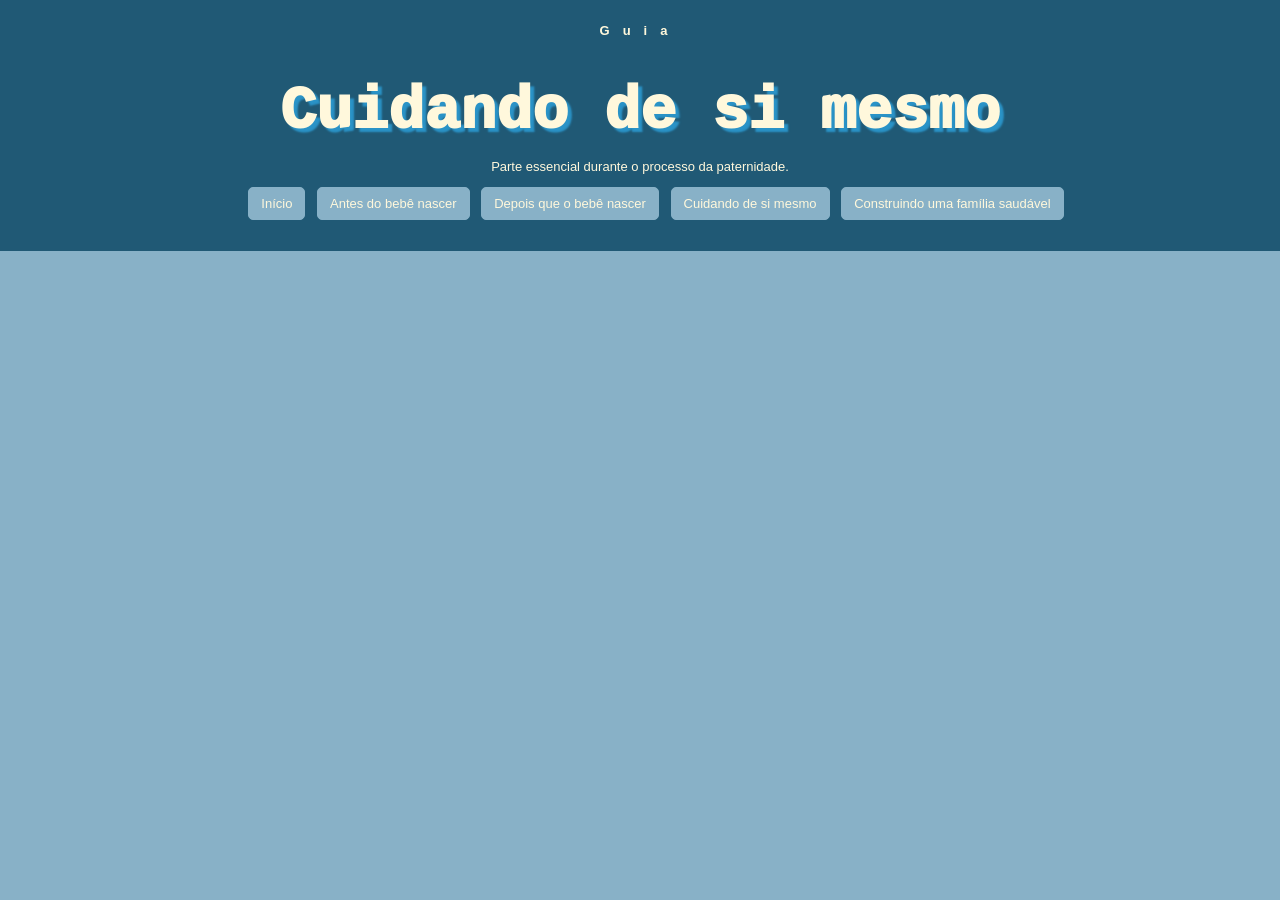
==== pages/cuida.html @ e60cee48 "Quarta pagina - adição e estilização do main" ====
<!DOCTYPE html>
<html lang="pt-br">
<head>
    <meta charset="UTF-8">
    <meta name="viewport" content="width=device-width, initial-scale=1.0">
    <title>Guia da Paternidade | Site</title>

    <link rel="stylesheet" href="../style/style.css">
</head>
<body>
    
    <header class="cabecalho">
        <div class="container">
            <p class="etiqueta">Guia</p>
            <h1 id="h1">Cuidando de si mesmo</h1>

            <p class="subtitulo">
                Parte essencial durante o processo da paternidade.
            </p>

            <nav class="paginas">
                    <ul class="menu-paginas">
                    <li><a class="menu-link" href="..../index.html">Início</a></li>
                    <li><a class="menu-link" href=".../pages/nasceu.html">Antes do bebê nascer</a></li>
                    <li><a class="menu-link" href=".../pages/depois.html">Depois que o bebê nascer</a></li>
                    <li><a class="menu-link" href=".../pages/cuida.html">Cuidando de si mesmo</a></li>
                    <li><a class="menu-link" href=".../pages/familia.html">Construindo uma família saudável</a></li>
                </ul>
            </nav>
        </div>
         </header>
---- style/style.css ----
*{
    box-sizing: border-box;
}

body{
    margin: 0;
    background-color: #88b1c7;
    color: rgb(0, 0, 0);
    /*a fonte só vai aparecer se no computador tiver instalado*/
    font-family: Arial, Helvetica,sans-serif ;
    font-size: 16px;
    /*se a arial não tiver instalda a outra vai ser,*/
    /*line-height: 9.5;*/
}

h2{
    font-size: 25px;
    margin-bottom: 10px;
    color: cornsilk;
}
h3{
    font-size: 20px;
}
a{
    color: cornsilk;
    
}

.container{
    width: 100%;
    /*largura*/
    max-width: 900px;
    margin: 0 auto;
}


.cabecalho{
    /*parte cima azul*/
    background-color: #205975;
    color: cornsilk;
    padding: 10px 10px;
    /*sequencia*/
    text-align: center;
    font-size: 13px;
    
}
.cabecalho h1{
    /*seletor decendente*/
    /*titulo*/
    color: cornsilk;
    font-weight: 1000;
    /*text-align: center;*/
    text-shadow: 4px 4px 2px #2a93c7;
    font-family: 'Courier New', Courier, monospace;
    font-size: 75px;
    margin-bottom: 10px;
    /*deixa + perto*/
}

#h1{
     color: cornsilk;
    font-weight: 1000;
    /*text-align: center;*/
    text-shadow: 4px 4px 2px #2a93c7;
    font-family: 'Courier New', Courier, monospace;
    font-size: 60px;
    margin-bottom: 10px;
    /*deixa + perto*/
}

#texto{
    color: cornsilk;
}

.etiqueta{
    /*GUIA*/
    color: cornsilk;
    font-size: 13px;
    font-weight: bold;
    letter-spacing: 13px;
    /*muda o espaçamento da letra!*/
    text-align: center;
}

.subtitulo{
    max-width: 930px;
    text-align: center;
    color: cornsilk;

}

.menu-paginas li{
    /*display: block;*/
    display: inline-block;
    margin-right: 8px;
    margin-bottom: 8px;
}

.menu-link{
    display: inline-block;
    padding: 8px 12px;
    background-color: #88b1c7;
    border: 1px solid #88b1c7;
    border-radius: 5px;
    text-decoration: none;
    text-align: center;
}

/*parde mais clara do site*/
.secao{
    padding: 30px 0;
}

.titulo-secao{
    margin-bottom: 30px;
    padding-left: 12px;
    border-left: 5px solid rgb(26, 25, 102);
    font-size: 25px;
}

.grade-cards {
    display: grid;
    gap: 20px; /* ESPAÇO ENTRE OS CARDS */
}

.card{
    padding: 24px;
    background-color: cornsilk;
    /*border: 1px solid crimson;*/
    border-radius: 10px;
    box-shadow: 0 10px 30px rgba(1, 0, 0, 0.749);
    /*box-shadow: 0 10px 30px rgba(20, 45, 70, 0.08);*/
    border-left: 5px solid rgb(26, 25, 102);
    margin: 0 20px;
}

.rodape{
    margin-top: 40px;
    padding: 25px;
    background-color: #205975;
    text-align: center;
}
.rodape address{
    font-size: normal;
    color: cornsilk;
}

.rodape a{
    text-decoration: none;
    color: cornsilk;
  
}
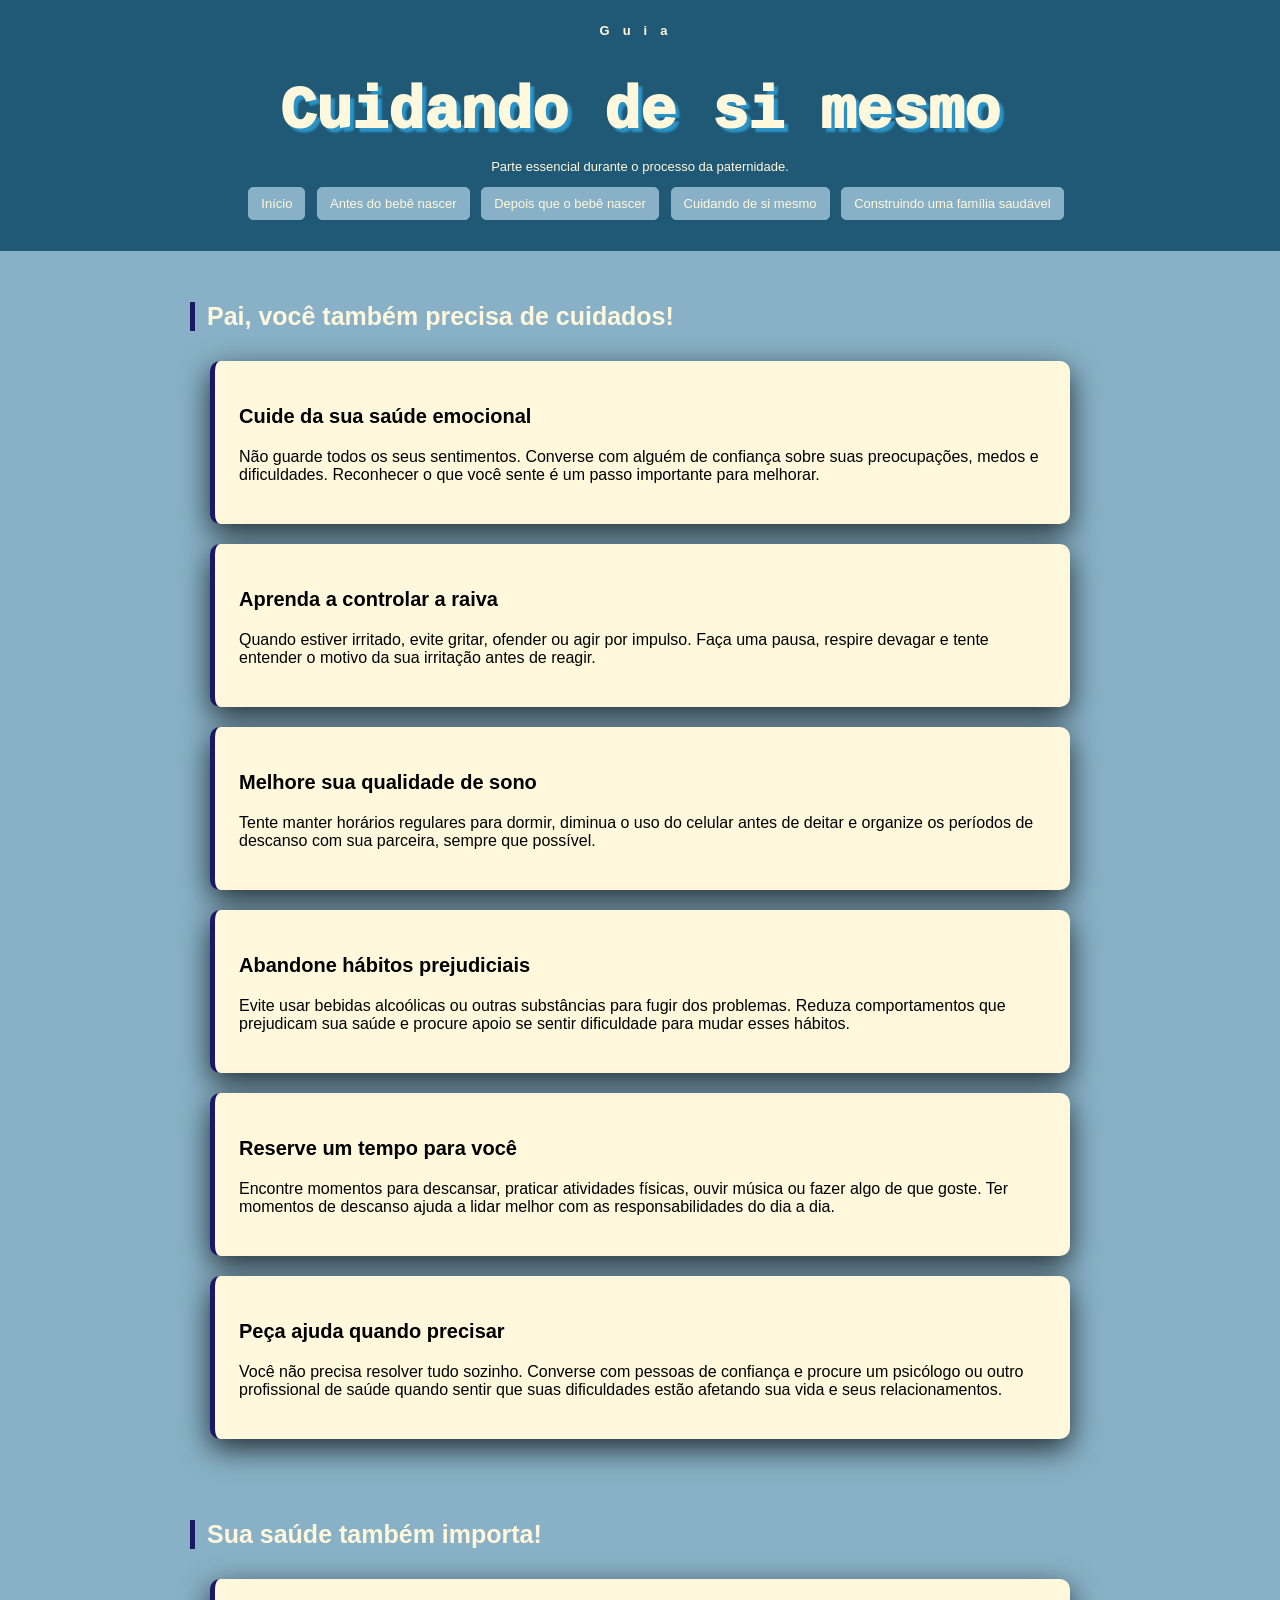
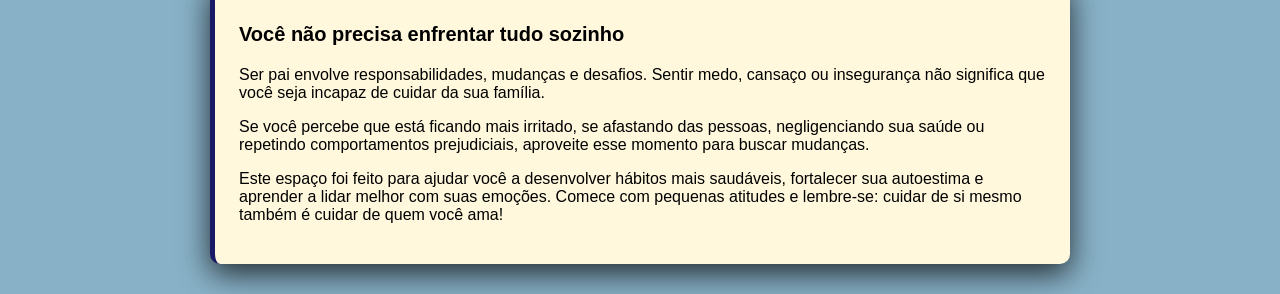
==== commit 24ab4f5c: "Adição e esterilização quarta pagina - main" ====
--- a/pages/cuida.html
+++ b/pages/cuida.html
@@ -20,12 +20,117 @@
 
             <nav class="paginas">
                     <ul class="menu-paginas">
-                    <li><a class="menu-link" href="..../index.html">Início</a></li>
-                    <li><a class="menu-link" href=".../pages/nasceu.html">Antes do bebê nascer</a></li>
-                    <li><a class="menu-link" href=".../pages/depois.html">Depois que o bebê nascer</a></li>
-                    <li><a class="menu-link" href=".../pages/cuida.html">Cuidando de si mesmo</a></li>
-                    <li><a class="menu-link" href=".../pages/familia.html">Construindo uma família saudável</a></li>
+                    <li><a class="menu-link" href=".../index.html">Início</a></li>
+                    <li><a class="menu-link" href="../pages/nasceu.html">Antes do bebê nascer</a></li>
+                    <li><a class="menu-link" href="../pages/depois.html">Depois que o bebê nascer</a></li>
+                    <li><a class="menu-link" href="../pages/cuida.html">Cuidando de si mesmo</a></li>
+                    <li><a class="menu-link" href="../pages/familia.html">Construindo uma família saudável</a></li>
                 </ul>
             </nav>
         </div>
-         </header>+         </header>
+    <main>
+        <section class="secao">
+            <div class="container">
+                <h2 class="titulo-secao">Pai, você também precisa de cuidados!</h2>
+
+                <div class="grade-cards">
+                    <article class="card">
+                        <h3>Cuide da sua saúde emocional</h3>
+                        <p>
+                            Não guarde todos os seus sentimentos.
+                            Converse com alguém de confiança sobre suas
+                            preocupações, medos e dificuldades.
+                            Reconhecer o que você sente é um passo
+                            importante para melhorar.
+                        </p>
+                    </article>
+
+                    <article class="card">
+                        <h3>Aprenda a controlar a raiva</h3>
+                        <p>
+                            Quando estiver irritado, evite gritar,
+                            ofender ou agir por impulso. Faça uma pausa,
+                            respire devagar e tente entender o motivo
+                            da sua irritação antes de reagir.
+                        </p>
+                    </article>
+
+                    <article class="card">
+                        <h3>Melhore sua qualidade de sono</h3>
+                        <p>
+                            Tente manter horários regulares para dormir,
+                            diminua o uso do celular antes de deitar
+                            e organize os períodos de descanso com
+                            sua parceira, sempre que possível.
+                        </p>
+                    </article>
+
+                    <article class="card">
+                        <h3>Abandone hábitos prejudiciais</h3>
+                        <p>
+                            Evite usar bebidas alcoólicas ou outras
+                            substâncias para fugir dos problemas.
+                            Reduza comportamentos que prejudicam
+                            sua saúde e procure apoio se sentir
+                            dificuldade para mudar esses hábitos.
+                        </p>
+                    </article>
+
+                    <article class="card">
+                        <h3>Reserve um tempo para você</h3>
+                        <p>
+                            Encontre momentos para descansar,
+                            praticar atividades físicas, ouvir música
+                            ou fazer algo de que goste. Ter momentos
+                            de descanso ajuda a lidar melhor com
+                            as responsabilidades do dia a dia.
+                        </p>
+                    </article>
+
+                    <article class="card">
+                        <h3>Peça ajuda quando precisar</h3>
+                        <p>
+                            Você não precisa resolver tudo sozinho.
+                            Converse com pessoas de confiança e procure
+                            um psicólogo ou outro profissional de saúde
+                            quando sentir que suas dificuldades estão
+                            afetando sua vida e seus relacionamentos.
+                        </p>
+                    </article>
+                </div>
+            </div>
+        </section>
+
+        <section class="secao">
+            <div class="container">
+                <h2 class="titulo-secao">Sua saúde também importa!</h2>
+
+                <div class="card">
+                    <h3>Você não precisa enfrentar tudo sozinho</h3>
+                    <p>
+                        Ser pai envolve responsabilidades, mudanças
+                        e desafios. Sentir medo, cansaço ou insegurança
+                        não significa que você seja incapaz de cuidar
+                        da sua família.
+                    </p>
+
+                    <p>
+                        Se você percebe que está ficando mais irritado,
+                        se afastando das pessoas, negligenciando sua
+                        saúde ou repetindo comportamentos prejudiciais,
+                        aproveite esse momento para buscar mudanças.
+                    </p>
+
+                    <p>
+                        Este espaço foi feito para ajudar você a
+                        desenvolver hábitos mais saudáveis, fortalecer
+                        sua autoestima e aprender a lidar melhor com
+                        suas emoções. Comece com pequenas atitudes
+                        e lembre-se: cuidar de si mesmo também é
+                        cuidar de quem você ama!
+                    </p>
+                </div>
+            </div>
+        </section>
+    </main>
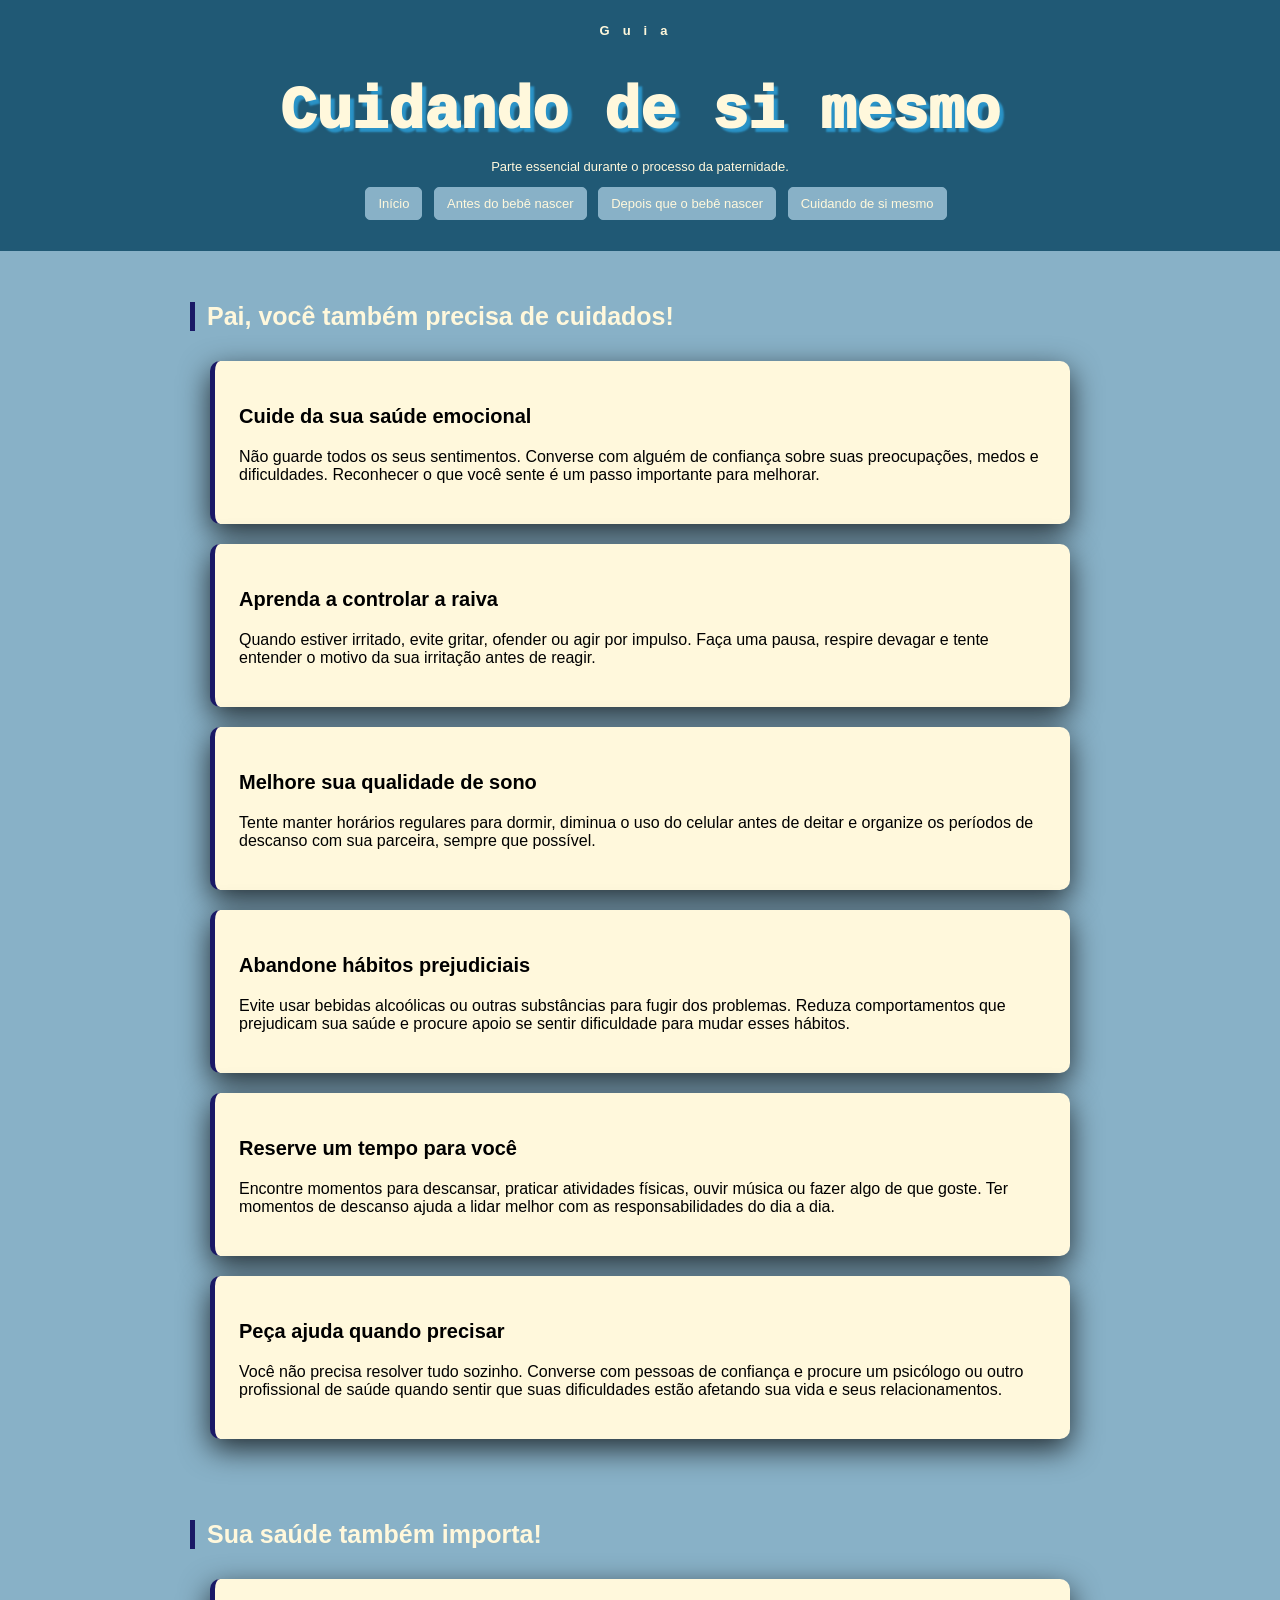
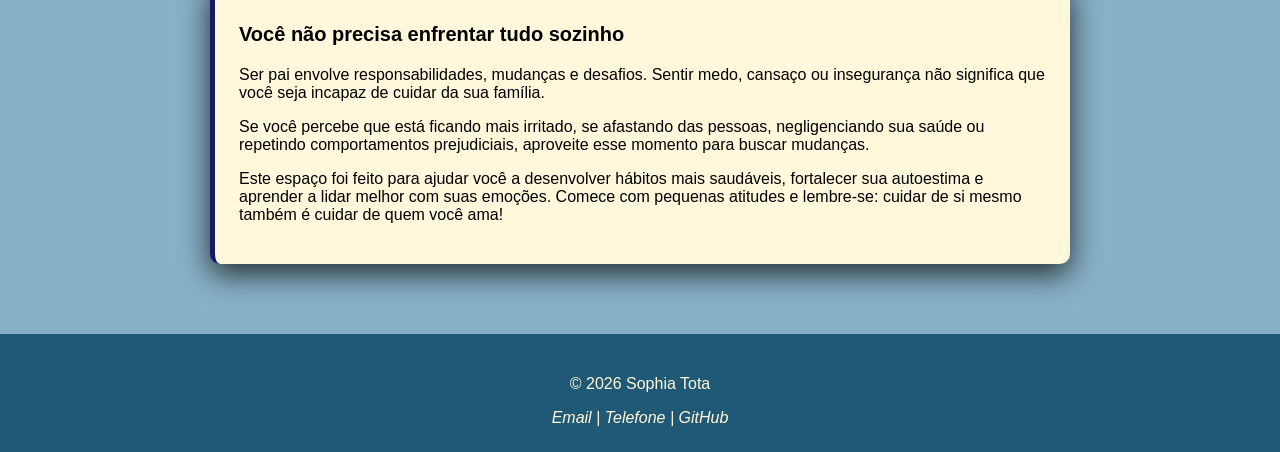
==== commit e7576acd: "Alteração nas paginas e site concluido" ====
--- a/pages/cuida.html
+++ b/pages/cuida.html
@@ -20,11 +20,10 @@
 
             <nav class="paginas">
                     <ul class="menu-paginas">
-                    <li><a class="menu-link" href=".../index.html">Início</a></li>
-                    <li><a class="menu-link" href="../pages/nasceu.html">Antes do bebê nascer</a></li>
-                    <li><a class="menu-link" href="../pages/depois.html">Depois que o bebê nascer</a></li>
-                    <li><a class="menu-link" href="../pages/cuida.html">Cuidando de si mesmo</a></li>
-                    <li><a class="menu-link" href="../pages/familia.html">Construindo uma família saudável</a></li>
+                    <li><a class="menu-link" href="../index.html">Início</a></li>
+                    <li><a class="menu-link" href="nasceu.html">Antes do bebê nascer</a></li>
+                    <li><a class="menu-link" href="depois.html">Depois que o bebê nascer</a></li>
+                    <li><a class="menu-link" href="cuida.html">Cuidando de si mesmo</a></li>
                 </ul>
             </nav>
         </div>
@@ -134,3 +133,23 @@
             </div>
         </section>
     </main>
+    <footer class="rodape">
+        <div class="container">
+            <p id="texto">&copy; 2026 Sophia Tota </p>
+
+            <address>
+                <a href="sophia.ttota@gmail">Email</a>
+                <span> | </span>
+                <a href="tel+5515991891791">Telefone</a>
+                <span> | </span>
+                <a href="https://github.com/sophiatota" target="_blank">GitHub</a>
+
+            </address>
+
+        </div>
+
+    </footer>
+
+</body>
+</html>
+
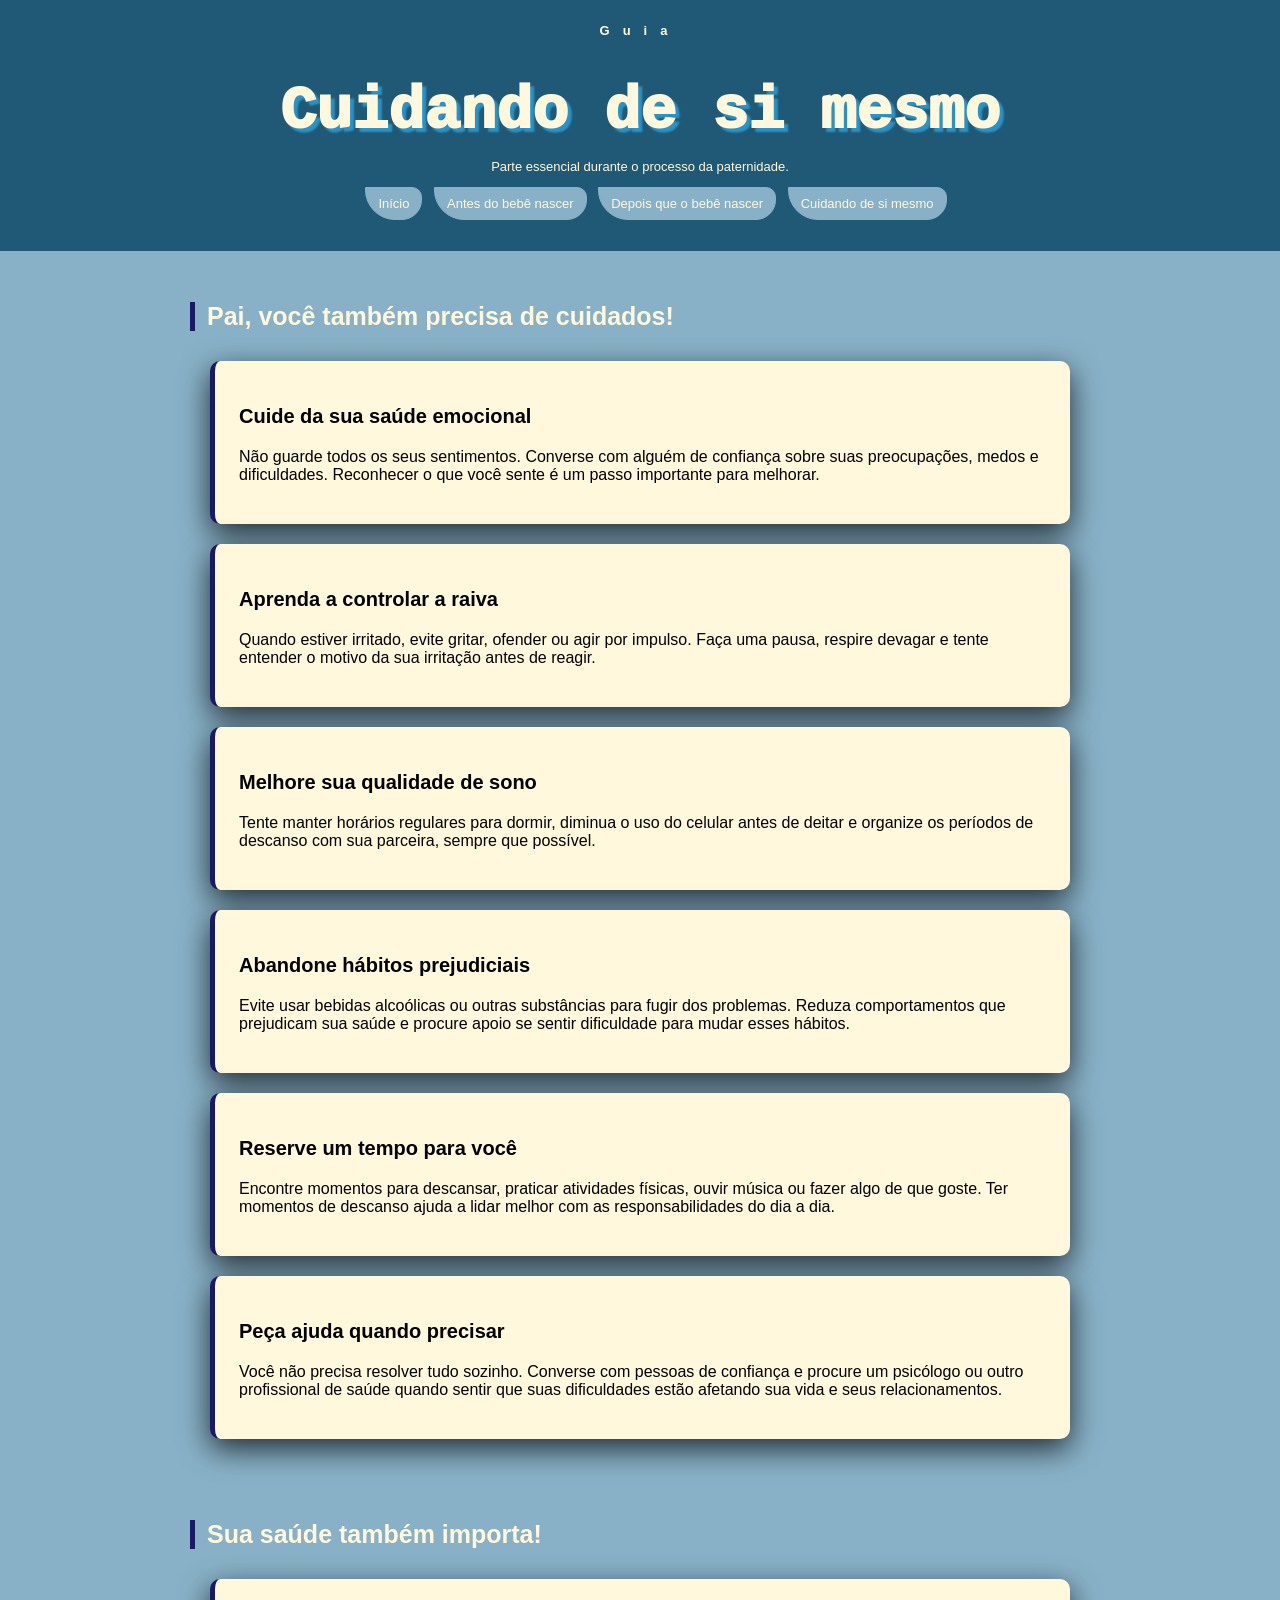
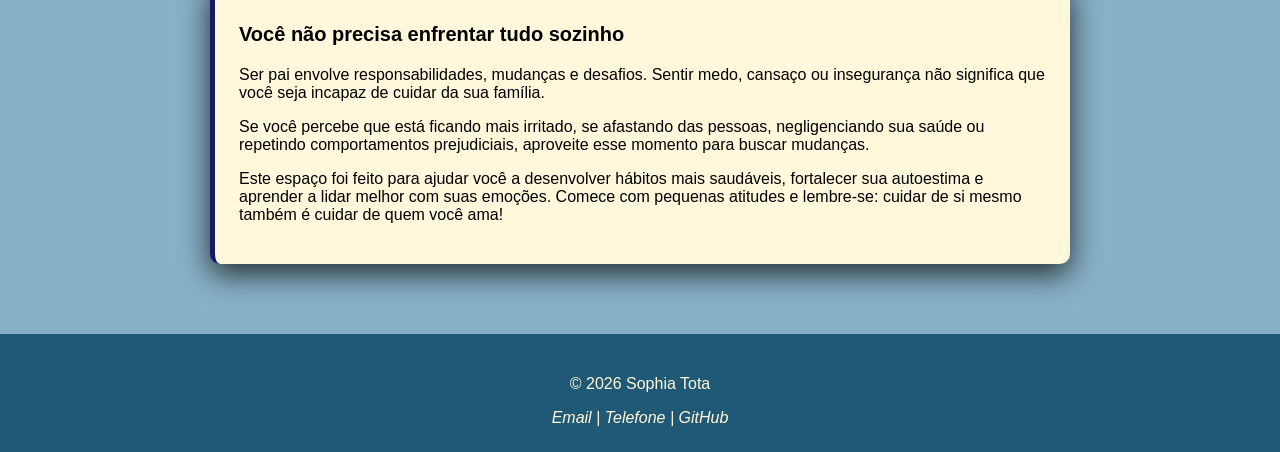
==== commit 26a00471: "Site atualizado" ====
--- a/pages/cuida.html
+++ b/pages/cuida.html
@@ -42,6 +42,7 @@
                             preocupações, medos e dificuldades.
                             Reconhecer o que você sente é um passo
                             importante para melhorar.
+
                         </p>
                     </article>
 
--- a/style/style.css
+++ b/style/style.css
@@ -80,6 +80,7 @@
     letter-spacing: 13px;
     /*muda o espaçamento da letra!*/
     text-align: center;
+    
 }
 
 .subtitulo{
@@ -101,7 +102,7 @@
     padding: 8px 12px;
     background-color: #88b1c7;
     border: 1px solid #88b1c7;
-    border-radius: 5px;
+    border-radius: 0 10px 20px 30px;
     text-decoration: none;
     text-align: center;
 }
@@ -150,3 +151,24 @@
     color: cornsilk;
   
 }
+
+strong{
+            border: 1px dashed  #205975;;
+            padding-top: 5px;
+            padding-bottom: 10px;
+            color: bisque;
+            text-align: center;
+            margin: 200px 200px 300px 600px;
+            
+            
+        }
+
+#imagem1{
+            
+            border: 5px groove rgb(153, 177, 234);
+            padding: 50px 15px px;
+            text-align: center;
+            margin: 20px 30px 40px 200px;
+            box-sizing: content-box;
+            width: 500px;
+        }
